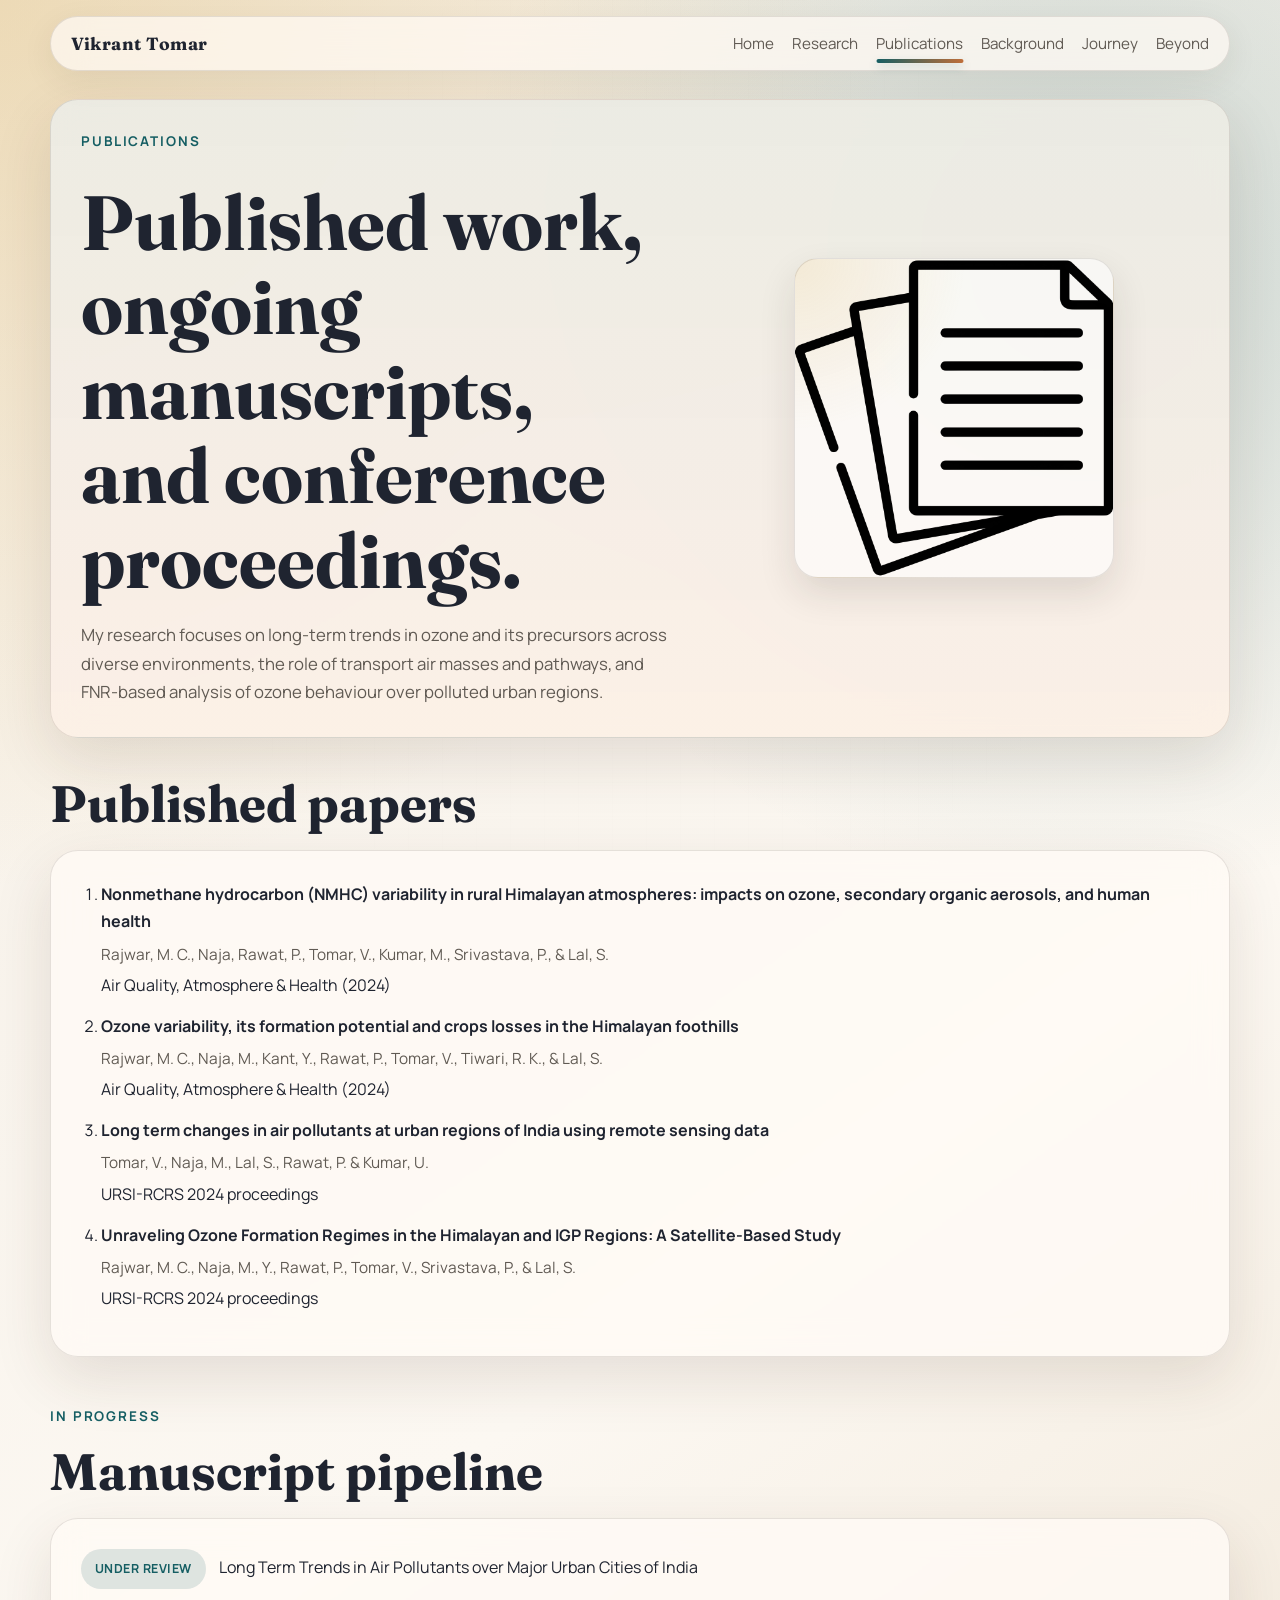
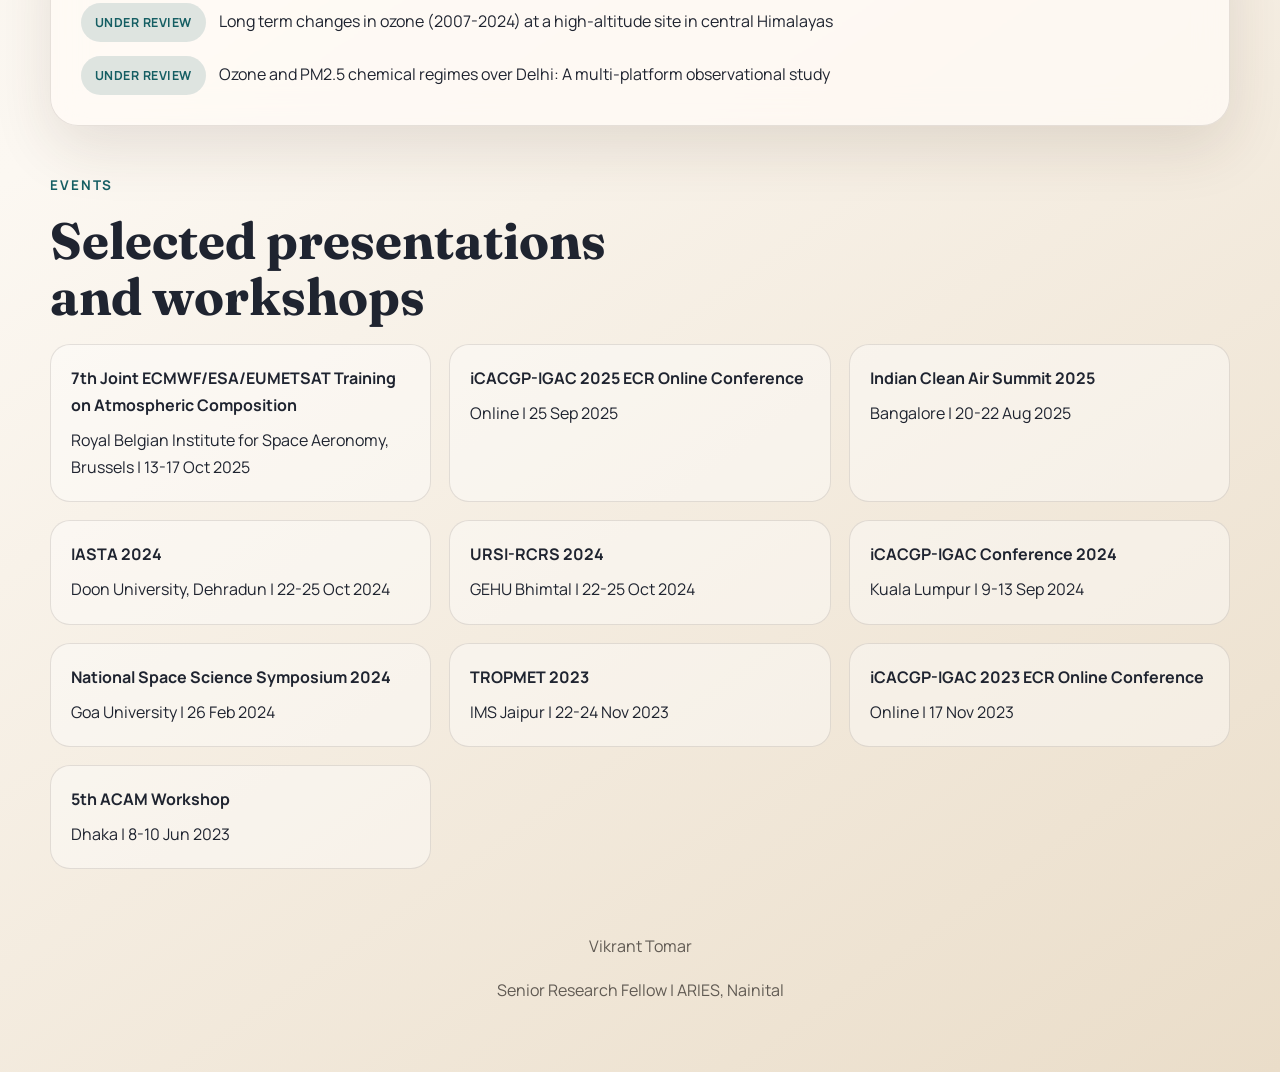
==== publications.html @ 99c2ece4 "Add files via upload" ====
<!DOCTYPE html>
<html lang="en">
  <head>
    <meta charset="UTF-8" />
    <meta name="viewport" content="width=device-width, initial-scale=1.0" />
    <title>Vikrant Tomar | Publications</title>
    <meta
      name="description"
      content="Publications, manuscripts, and presentations of Vikrant Tomar."
    />
    <link rel="preconnect" href="https://fonts.googleapis.com" />
    <link rel="preconnect" href="https://fonts.gstatic.com" crossorigin />
    <link
      href="https://fonts.googleapis.com/css2?family=Fraunces:opsz,wght@9..144,600;9..144,700&amp;family=Manrope:wght@400;500;600;700&amp;display=swap"
      rel="stylesheet"
    />
    <link rel="stylesheet" href="./styles.css" />
  </head>
  <body data-page="publications.html">
    <div class="page-shell">
      <header class="site-header">
        <a class="brand" href="./index.html">Vikrant Tomar</a>
        <nav class="site-nav" aria-label="Primary">
          <a href="./index.html">Home</a>
          <a href="./research.html">Research</a>
          <a href="./publications.html">Publications</a>
          <a href="./background.html">Background</a>
          <a href="./journey.html">Journey</a>
          <a href="./beyond.html">Beyond</a>
        </nav>
      </header>

      <main>
        <section class="page-hero page-hero-split reveal">
          <div class="page-hero-copy">
            <p class="eyebrow">Publications</p>
            <h1>Published work, ongoing manuscripts, and conference proceedings.</h1>
            <p class="lede">
              My research focuses on long-term trends in ozone and its precursors
              across diverse environments, the role of transport air masses and
              pathways, and FNR-based analysis of ozone behaviour over polluted
              urban regions.
            </p>
          </div>
          <div class="hero-media-panel">
            <img
              class="publication-visual"
              src="./publication.png"
              alt="Publication visual"
            />
          </div>
        </section>

        <section class="section reveal">
          <div class="section-heading">
            <h2>Published papers</h2>
          </div>
          <div class="card">
            <ol class="publication-list">
              <li>
                <strong><a href="https://link.springer.com/article/10.1007/s11356-026-37694-z">Nonmethane hydrocarbon (NMHC) variability in rural Himalayan atmospheres: impacts on ozone, secondary organic aerosols, and human health</a></strong>
                <p class="publication-authors">Rajwar, M. C., Naja, Rawat, P., Tomar, V., Kumar, M., Srivastava, P., &amp; Lal, S.</p>
                <span>Air Quality, Atmosphere &amp; Health (2024)</span>
              </li>
              <li>
                <strong><a href="https://link.springer.com/article/10.1007/s11869-024-01572-9">Ozone variability, its formation potential and crops losses in the Himalayan foothills</a></strong>
                <p class="publication-authors">Rajwar, M. C., Naja, M., Kant, Y., Rawat, P., Tomar, V., Tiwari, R. K., &amp; Lal, S.</p>
                <span>Air Quality, Atmosphere &amp; Health (2024)</span>
              </li>
              <li>
                <strong><a href="https://www.ursi.org/proceedings/RCRS/2024/RCRS2024_0994.pdf">Long term changes in air pollutants at urban regions of India using remote sensing data</a></strong>
                <p class="publication-authors">Tomar, V., Naja, M., Lal, S., Rawat, P. &amp; Kumar, U.</p>
                <span>URSI-RCRS 2024 proceedings</span>
              </li>
              <li>
                <strong><a href="https://www.ursi.org/proceedings/RCRS/2024/RCRS2024_0998.pdf">Unraveling Ozone Formation Regimes in the Himalayan and IGP Regions: A Satellite-Based Study</a></strong>
                <p class="publication-authors">Rajwar, M. C., Naja, M., Y., Rawat, P., Tomar, V., Srivastava, P., &amp; Lal, S.</p>
                <span>URSI-RCRS 2024 proceedings</span>
              </li>
            </ol>
          </div>
        </section>

        <section class="section reveal">
          <div class="section-heading">
            <p class="eyebrow">In Progress</p>
            <h2>Manuscript pipeline</h2>
          </div>
          <div class="card">
            <ul class="status-list">
              <li>
                <span class="status-tag under-review">Under review</span>
                Long Term Trends in Air Pollutants over Major Urban Cities of India
              </li>
              <li>
                <span class="status-tag under-review">Under review</span>
                Long term changes in ozone (2007-2024) at a high-altitude site in central Himalayas
              </li>
              <li>
                <span class="status-tag under-review">Under review</span>
                Ozone and PM2.5 chemical regimes over Delhi: A multi-platform observational study
              </li>
            </ul>
          </div>
        </section>

        <section class="section reveal">
          <div class="section-heading">
            <p class="eyebrow">Events</p>
            <h2>Selected presentations and workshops</h2>
          </div>
          <div class="talk-grid">
            <div class="talk-box">
              <p class="journey-title">7th Joint ECMWF/ESA/EUMETSAT Training on Atmospheric Composition</p>
              <span>Royal Belgian Institute for Space Aeronomy, Brussels | 13-17 Oct 2025</span>
            </div>
            <div class="talk-box">
              <p class="journey-title">iCACGP-IGAC 2025 ECR Online Conference</p>
              <span>Online | 25 Sep 2025</span>
            </div>
            <div class="talk-box">
              <p class="journey-title">Indian Clean Air Summit 2025</p>
              <span>Bangalore | 20-22 Aug 2025</span>
            </div>
            <div class="talk-box">
              <p class="journey-title">IASTA 2024</p>
              <span>Doon University, Dehradun | 22-25 Oct 2024</span>
            </div>
            <div class="talk-box">
              <p class="journey-title">URSI-RCRS 2024</p>
              <span>GEHU Bhimtal | 22-25 Oct 2024</span>
            </div>
            <div class="talk-box">
              <p class="journey-title">iCACGP-IGAC Conference 2024</p>
              <span>Kuala Lumpur | 9-13 Sep 2024</span>
            </div>
            <div class="talk-box">
              <p class="journey-title">National Space Science Symposium 2024</p>
              <span>Goa University | 26 Feb 2024</span>
            </div>
            <div class="talk-box">
              <p class="journey-title">TROPMET 2023</p>
              <span>IMS Jaipur | 22-24 Nov 2023</span>
            </div>
            <div class="talk-box">
              <p class="journey-title">iCACGP-IGAC 2023 ECR Online Conference</p>
              <span>Online | 17 Nov 2023</span>
            </div>
            <div class="talk-box">
              <p class="journey-title">5th ACAM Workshop</p>
              <span>Dhaka | 8-10 Jun 2023</span>
            </div>
          </div>
        </section>
      </main>

      <footer class="site-footer">
        <p>Vikrant Tomar</p>
        <p>Senior Research Fellow | ARIES, Nainital</p>
      </footer>
    </div>

    <script src="./script.js"></script>
  </body>
</html>
---- styles.css ----
:root {
  --bg: #f5efe6;
  --bg-deep: #eaddc9;
  --surface: rgba(255, 251, 246, 0.8);
  --surface-strong: rgba(255, 248, 241, 0.94);
  --text: #1f2430;
  --muted: #605a53;
  --line: rgba(81, 69, 56, 0.14);
  --accent: #155e63;
  --accent-soft: rgba(21, 94, 99, 0.1);
  --accent-2: #bf6e39;
  --accent-3: #d9a948;
  --shadow: 0 22px 60px rgba(62, 45, 27, 0.12);
  --radius: 28px;
  --radius-sm: 20px;
  --max-width: 1180px;
}

* {
  box-sizing: border-box;
}

html {
  scroll-behavior: smooth;
}

body {
  margin: 0;
  min-height: 100vh;
  color: var(--text);
  font-family: "Manrope", "Segoe UI", sans-serif;
  background:
    radial-gradient(circle at top left, rgba(217, 169, 72, 0.3), transparent 30%),
    radial-gradient(circle at 85% 10%, rgba(21, 94, 99, 0.2), transparent 24%),
    linear-gradient(145deg, var(--bg) 0%, #fcf8f2 50%, var(--bg-deep) 100%);
}

body::before {
  content: "";
  position: fixed;
  inset: 0;
  pointer-events: none;
  opacity: 0.24;
  background-image:
    linear-gradient(rgba(31, 36, 48, 0.03) 1px, transparent 1px),
    linear-gradient(90deg, rgba(31, 36, 48, 0.03) 1px, transparent 1px);
  background-size: 34px 34px;
  mask-image: radial-gradient(circle at center, black 42%, transparent 86%);
}

a {
  color: inherit;
  text-decoration: none;
}

p,
li,
span {
  line-height: 1.7;
}

.page-shell {
  position: relative;
  width: min(calc(100% - 32px), var(--max-width));
  margin: 0 auto;
  padding-bottom: 42px;
}

.site-header {
  position: sticky;
  top: 16px;
  z-index: 20;
  display: flex;
  justify-content: space-between;
  align-items: center;
  gap: 16px;
  margin: 16px 0 28px;
  padding: 16px 20px;
  border: 1px solid var(--line);
  border-radius: 999px;
  background: rgba(255, 250, 244, 0.72);
  backdrop-filter: blur(18px);
  box-shadow: 0 10px 32px rgba(70, 49, 26, 0.08);
}

.brand {
  font-family: "Fraunces", Georgia, serif;
  font-size: 1.1rem;
  font-weight: 700;
  letter-spacing: 0.03em;
}

.site-nav {
  display: flex;
  gap: 18px;
  flex-wrap: wrap;
  justify-content: flex-end;
}

.site-nav a {
  position: relative;
  color: var(--muted);
  font-size: 0.95rem;
}

.site-nav a::after {
  content: "";
  position: absolute;
  left: 50%;
  bottom: -9px;
  width: 100%;
  height: 4px;
  border-radius: 999px;
  background: linear-gradient(90deg, var(--accent), var(--accent-2));
  box-shadow: 0 4px 10px rgba(21, 94, 99, 0.22);
  transform: translateX(-50%) scaleX(0);
  transform-origin: center;
  transition:
    opacity 180ms ease,
    transform 180ms ease;
}

.site-nav a:hover::after,
.site-nav a.is-active::after {
  transform: translateX(-50%) scaleX(1);
}

main {
  display: grid;
  gap: 28px;
}

.section {
  padding: 10px 0;
}

.hero-home,
.page-hero,
.highlight-band,
.card {
  border: 1px solid var(--line);
  border-radius: var(--radius);
  background: var(--surface);
  backdrop-filter: blur(16px);
  box-shadow: var(--shadow);
}

.hero-home {
  display: grid;
  grid-template-columns: minmax(280px, 0.8fr) minmax(0, 1.2fr);
  gap: 28px;
  padding: 34px;
}

.portrait-panel {
  display: flex;
  flex-direction: column;
  align-items: center;
  gap: 24px;
  min-height: 420px;
  padding: 28px 24px;
  border-radius: calc(var(--radius) - 8px);
  background:
    radial-gradient(circle at top, rgba(217, 169, 72, 0.22), transparent 35%),
    linear-gradient(180deg, rgba(21, 94, 99, 0.12), rgba(191, 110, 57, 0.08));
}

.portrait-ring {
  display: grid;
  place-items: center;
  width: min(72vw, 320px);
  position: sticky;
  top: 118px;
  align-self: flex-start;
  aspect-ratio: 1;
  padding: 12px;
  border-radius: 50%;
  background:
    conic-gradient(
      from 180deg,
      rgba(21, 94, 99, 0.8),
      rgba(217, 169, 72, 0.7),
      rgba(191, 110, 57, 0.7),
      rgba(21, 94, 99, 0.8)
    );
  box-shadow: 0 20px 40px rgba(44, 36, 26, 0.18);
}

.portrait-placeholder {
  position: relative;
  overflow: hidden;
  width: 100%;
  height: 100%;
  border-radius: 50%;
  background: linear-gradient(180deg, rgba(21, 94, 99, 0.18), rgba(255, 248, 241, 0.92));
}

.portrait-photo {
  width: 100%;
  height: 100%;
  object-fit: cover;
  object-position: center 28%;
}

.working-group {
  width: min(100%, 250px);
  margin-top: auto;
}

.home-copy .working-group {
  width: min(100%, 540px);
  margin: 0 auto 22px;
}

.working-group-label {
  margin: 0 0 10px;
  color: var(--accent);
  font-size: 0.78rem;
  font-weight: 700;
  letter-spacing: 0.12em;
  text-align: center;
  text-transform: uppercase;
}

.working-group-grid {
  display: grid;
  grid-template-columns: repeat(2, minmax(0, 1fr));
  gap: 12px;
}

.working-group-card {
  margin: 0;
  overflow: hidden;
  border: 1px solid rgba(21, 94, 99, 0.18);
  border-radius: 16px;
  background: rgba(255, 255, 255, 0.44);
}

.working-group-trigger {
  display: block;
  width: 100%;
  padding: 0;
  border: 0;
  background: transparent;
  cursor: zoom-in;
}

.working-group-card img {
  display: block;
  width: 100%;
  aspect-ratio: 16 / 9;
  object-fit: cover;
  object-position: center;
}

.working-group-card figcaption {
  padding: 7px 10px;
  color: var(--text);
  font-size: 0.8rem;
  font-weight: 700;
}

.photo-lightbox {
  position: fixed;
  z-index: 100;
  inset: 0;
  display: grid;
  place-items: center;
  padding: 40px;
  background: rgba(18, 26, 31, 0.88);
  backdrop-filter: blur(10px);
}

.photo-lightbox[hidden] {
  display: none;
}

.photo-lightbox-image {
  display: block;
  max-width: min(92vw, 1300px);
  max-height: 86vh;
  border-radius: 18px;
  object-fit: contain;
  box-shadow: 0 24px 70px rgba(0, 0, 0, 0.45);
}

.photo-lightbox-close {
  position: fixed;
  top: 24px;
  right: 28px;
  width: 46px;
  height: 46px;
  border: 1px solid rgba(255, 255, 255, 0.32);
  border-radius: 50%;
  color: #fff;
  background: rgba(255, 255, 255, 0.1);
  cursor: pointer;
  font-size: 2rem;
  line-height: 1;
}

.hero-copy,
.page-hero,
.card,
.highlight-band {
  padding: 30px;
}

.page-hero {
  display: grid;
  gap: 18px;
  background:
    linear-gradient(180deg, rgba(21, 94, 99, 0.08), rgba(191, 110, 57, 0.05)),
    var(--surface-strong);
}

.page-hero-split {
  grid-template-columns: minmax(0, 1.1fr) minmax(320px, 0.9fr);
  align-items: stretch;
  gap: 28px;
}

.page-hero-copy {
  display: grid;
  gap: 18px;
  align-content: center;
}

.hero-media-panel {
  display: grid;
  align-items: stretch;
}

.hero-video {
  width: 100%;
  height: 100%;
  min-height: 420px;
  border: 1px solid var(--line);
  border-radius: 24px;
  background: rgba(255, 255, 255, 0.52);
  object-fit: cover;
  box-shadow: 0 16px 36px rgba(44, 36, 26, 0.12);
}

.publication-visual {
  display: block;
  width: min(100%, 320px);
  aspect-ratio: 1;
  justify-self: center;
  align-self: center;
  border: 1px solid var(--line);
  border-radius: 24px;
  background:
    radial-gradient(circle at top left, rgba(217, 169, 72, 0.18), transparent 38%),
    rgba(255, 255, 255, 0.58);
  object-fit: contain;
  box-shadow: 0 16px 36px rgba(44, 36, 26, 0.12);
}

.beyond-hero-photo {
  display: block;
  width: 100%;
  height: 100%;
  min-height: 460px;
  border: 1px solid var(--line);
  border-radius: 24px;
  object-fit: cover;
  object-position: center;
  box-shadow: 0 16px 36px rgba(44, 36, 26, 0.12);
}

.page-hero p:last-child,
.card p:last-child {
  margin-bottom: 0;
}

.eyebrow {
  margin: 0 0 10px;
  color: var(--accent);
  font-size: 0.84rem;
  font-weight: 700;
  letter-spacing: 0.14em;
  text-transform: uppercase;
}

h1,
h2,
h3 {
  margin: 0;
  font-family: "Fraunces", Georgia, serif;
  font-weight: 700;
  line-height: 1.1;
}

h1 {
  font-size: clamp(2.8rem, 6vw, 5.6rem);
  max-width: 11ch;
}

h2 {
  font-size: clamp(2rem, 4vw, 3.3rem);
  max-width: 16ch;
}

h3 {
  margin-bottom: 14px;
  font-size: 1.32rem;
}

.quote {
  margin: 18px 0 10px;
  color: var(--accent-2);
  font-family: "Fraunces", Georgia, serif;
  font-size: clamp(1.5rem, 3vw, 2.2rem);
  font-style: italic;
}

.lede {
  max-width: 66ch;
  margin: 0 0 18px;
  color: var(--muted);
  font-size: 1.05rem;
}

.hero-actions {
  display: flex;
  gap: 14px;
  flex-wrap: wrap;
  margin: 22px 0;
}

.profile-links {
  margin: 0 0 22px;
}

.profile-links-label {
  margin: 0 0 10px;
  color: var(--accent);
  font-size: 0.78rem;
  font-weight: 700;
  letter-spacing: 0.12em;
  text-transform: uppercase;
}

.profile-link-grid {
  display: grid;
  grid-template-columns: repeat(2, minmax(0, 1fr));
  gap: 10px;
}

.profile-link {
  position: relative;
  display: grid;
  gap: 2px;
  min-height: 82px;
  padding: 14px 38px 14px 16px;
  border: 1px solid rgba(21, 94, 99, 0.2);
  border-radius: 16px;
  background: rgba(21, 94, 99, 0.07);
  transition:
    background 180ms ease,
    transform 180ms ease,
    box-shadow 180ms ease;
}

.profile-link:hover {
  background: rgba(21, 94, 99, 0.14);
  box-shadow: 0 10px 24px rgba(21, 94, 99, 0.12);
  transform: translateY(-2px);
}

.profile-link span {
  color: var(--text);
  font-family: "Fraunces", Georgia, serif;
  font-size: 1.05rem;
  font-weight: 700;
  line-height: 1.15;
}

.profile-link small {
  color: var(--muted);
  font-size: 0.76rem;
  line-height: 1.35;
}

.profile-link b {
  position: absolute;
  top: 50%;
  right: 14px;
  color: var(--accent-2);
  font-size: 1.2rem;
  transform: translateY(-50%);
}

.profile-link-wide {
  grid-column: 1 / -1;
}

.button {
  display: inline-flex;
  align-items: center;
  justify-content: center;
  min-height: 48px;
  padding: 0 20px;
  border-radius: 999px;
  font-weight: 700;
  transition:
    transform 180ms ease,
    box-shadow 180ms ease,
    background 180ms ease;
}

.button:hover,
.nav-card:hover {
  transform: translateY(-2px);
}

.button-primary {
  color: #fff;
  background: linear-gradient(120deg, var(--accent), #0f4f54);
  box-shadow: 0 14px 30px rgba(21, 94, 99, 0.22);
}

.button-secondary {
  background: rgba(255, 255, 255, 0.56);
  border: 1px solid rgba(21, 94, 99, 0.18);
}

.contact-list {
  display: flex;
  gap: 16px;
  flex-wrap: wrap;
  margin: 0;
  padding: 0;
  list-style: none;
  color: var(--muted);
}

.section-heading {
  display: grid;
  gap: 6px;
  margin-bottom: 18px;
}

.grid {
  display: grid;
  gap: 20px;
}

.grid-two {
  grid-template-columns: repeat(2, minmax(0, 1fr));
}

.grid-three {
  grid-template-columns: repeat(3, minmax(0, 1fr));
}

.card {
  transition:
    transform 180ms ease,
    box-shadow 180ms ease;
}

.card-kicker,
.group-title,
.timeline-title,
.talk-title,
.journey-title {
  margin: 0 0 8px;
  color: var(--text);
  font-weight: 700;
}

.card-kicker {
  color: var(--accent);
  text-transform: uppercase;
  letter-spacing: 0.1em;
  font-size: 0.8rem;
}

.nav-card {
  display: block;
  min-height: 220px;
}

.highlight-band {
  display: grid;
  gap: 22px;
}

.snapshot-grid {
  display: grid;
  gap: 16px;
  grid-template-columns: repeat(3, minmax(0, 1fr));
}

.snapshot-card,
.stat-box,
.talk-box,
.journey-box {
  padding: 20px;
  border: 1px solid var(--line);
  border-radius: var(--radius-sm);
  background: rgba(255, 255, 255, 0.4);
}

.snapshot-number {
  display: block;
  margin-bottom: 6px;
  color: var(--accent-2);
  font-family: "Fraunces", Georgia, serif;
  font-size: 2.2rem;
}

.snapshot-label {
  color: var(--muted);
}

.chip-groups {
  display: grid;
  gap: 18px;
}

.chip-row {
  display: flex;
  gap: 10px;
  flex-wrap: wrap;
}

.chip-row span,
.status-tag {
  display: inline-flex;
  align-items: center;
  padding: 9px 14px;
  border-radius: 999px;
  font-size: 0.92rem;
}

.chip-row span {
  background: var(--accent-soft);
  border: 1px solid rgba(21, 94, 99, 0.14);
}

.measurements-card {
  grid-column: 1 / -1;
}

.measurements-grid {
  display: grid;
  grid-template-columns: repeat(auto-fit, minmax(180px, 1fr));
  gap: 12px;
}

.measurement-item {
  padding: 16px;
  border: 1px solid var(--line);
  border-radius: var(--radius-sm);
  background: rgba(255, 255, 255, 0.4);
}

.measurement-item h4 {
  margin: 0 0 6px;
  color: var(--text);
  font-size: 0.95rem;
}

.measurement-item p {
  margin: 0;
  color: var(--muted);
  font-size: 0.9rem;
}

.publication-list,
.detail-list {
  margin: 0;
  padding-left: 20px;
}

.publication-list li,
.detail-list li {
  margin-bottom: 14px;
}

.publication-authors {
  margin: 6px 0 4px;
  color: var(--muted);
  font-size: 0.96rem;
}

.status-list {
  display: grid;
  gap: 14px;
  margin: 0;
  padding: 0;
  list-style: none;
}

.status-tag {
  margin-right: 10px;
  font-size: 0.78rem;
  font-weight: 700;
  letter-spacing: 0.04em;
  text-transform: uppercase;
}

.under-review {
  background: rgba(21, 94, 99, 0.14);
  color: var(--accent);
}

.submit-soon {
  background: rgba(191, 110, 57, 0.15);
  color: #8f512d;
}

.in-prep {
  background: rgba(217, 169, 72, 0.22);
  color: #845c14;
}

.timeline-item + .timeline-item,
.achievement + .achievement {
  margin-top: 22px;
  padding-top: 22px;
  border-top: 1px solid var(--line);
}

.talk-grid,
.journey-grid,
.stat-grid {
  display: grid;
  gap: 18px;
}

.talk-grid {
  grid-template-columns: repeat(3, minmax(0, 1fr));
}

.journey-grid {
  grid-template-columns: repeat(2, minmax(0, 1fr));
}

.stat-grid {
  grid-template-columns: repeat(2, minmax(0, 1fr));
}

.photo-placeholder {
  width: 100%;
  min-height: 220px;
  margin-bottom: 16px;
  border-radius: 22px;
  background:
    radial-gradient(circle at 30% 30%, rgba(255, 255, 255, 0.52), transparent 20%),
    linear-gradient(135deg, rgba(21, 94, 99, 0.18), rgba(217, 169, 72, 0.2));
  border: 1px dashed rgba(21, 94, 99, 0.28);
}

.journey-photo {
  display: block;
  width: 100%;
  min-height: 220px;
  margin-bottom: 16px;
  border-radius: 22px;
  object-fit: cover;
  object-position: center;
  box-shadow: 0 16px 34px rgba(44, 36, 26, 0.14);
}

.activity-grid,
.outdoors-grid {
  display: grid;
  gap: 20px;
}

.activity-grid {
  grid-template-columns: repeat(3, minmax(0, 1fr));
}

.outdoors-grid {
  grid-template-columns: minmax(0, 1.35fr) minmax(280px, 0.65fr);
}

.activity-card {
  overflow: hidden;
  border: 1px solid var(--line);
  border-radius: var(--radius);
  background: var(--surface);
  box-shadow: var(--shadow);
}

.activity-card > img,
.hiking-photo-grid img {
  display: block;
  width: 100%;
  object-fit: cover;
}

.activity-card > img {
  aspect-ratio: 4 / 3;
}

.activity-copy {
  padding: 24px;
}

.activity-copy p:last-child {
  margin-bottom: 0;
  color: var(--muted);
}

.hiking-photo-grid {
  display: grid;
  grid-template-columns: repeat(2, minmax(0, 1fr));
}

.hiking-photo-grid img {
  aspect-ratio: 4 / 3;
}

.page-links {
  display: flex;
  gap: 14px;
  flex-wrap: wrap;
}

.site-footer {
  margin-top: 20px;
  padding: 18px 6px 10px;
  color: var(--muted);
  text-align: center;
}

.reveal {
  opacity: 1;
  transform: translateY(0);
}

@media (max-width: 980px) {
  .hero-home,
  .page-hero-split,
  .grid-two,
  .grid-three,
  .snapshot-grid,
  .talk-grid,
  .journey-grid,
  .stat-grid,
  .activity-grid,
  .outdoors-grid {
    grid-template-columns: 1fr;
  }

  .site-header {
    border-radius: 30px;
    flex-direction: column;
    align-items: flex-start;
  }

  .site-nav {
    justify-content: flex-start;
  }

  h1 {
    max-width: 14ch;
  }

  .profile-link-grid {
    grid-template-columns: 1fr;
  }
}

@media (max-width: 640px) {
  .page-shell {
    width: min(calc(100% - 18px), var(--max-width));
  }

  .site-header,
  .hero-home,
  .page-hero,
  .card,
  .highlight-band {
    padding: 22px;
    border-radius: 24px;
  }

  .site-header {
    top: 10px;
    margin-top: 10px;
  }

  .portrait-panel {
    min-height: 320px;
  }

  .portrait-ring {
    width: min(72vw, 250px);
  }

  .contact-list {
    flex-direction: column;
    gap: 8px;
  }

  .button {
    width: 100%;
  }
}
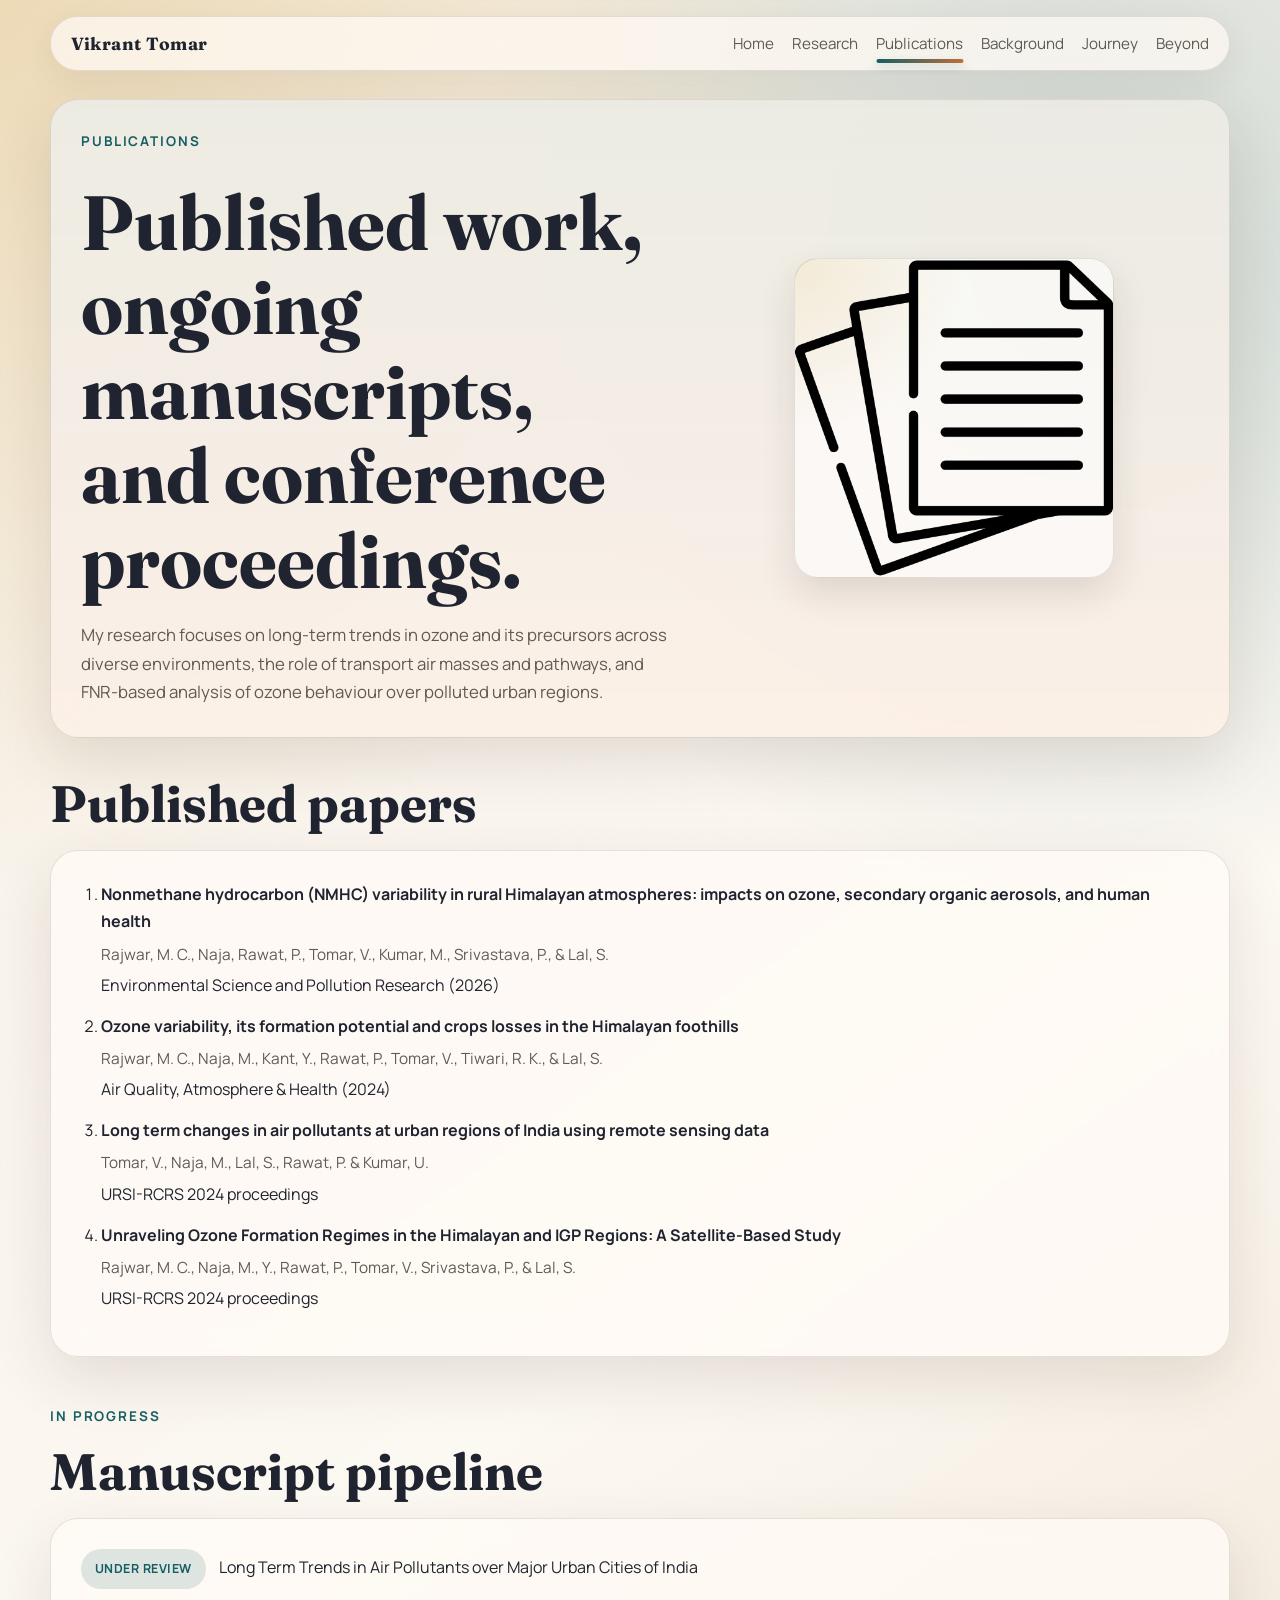
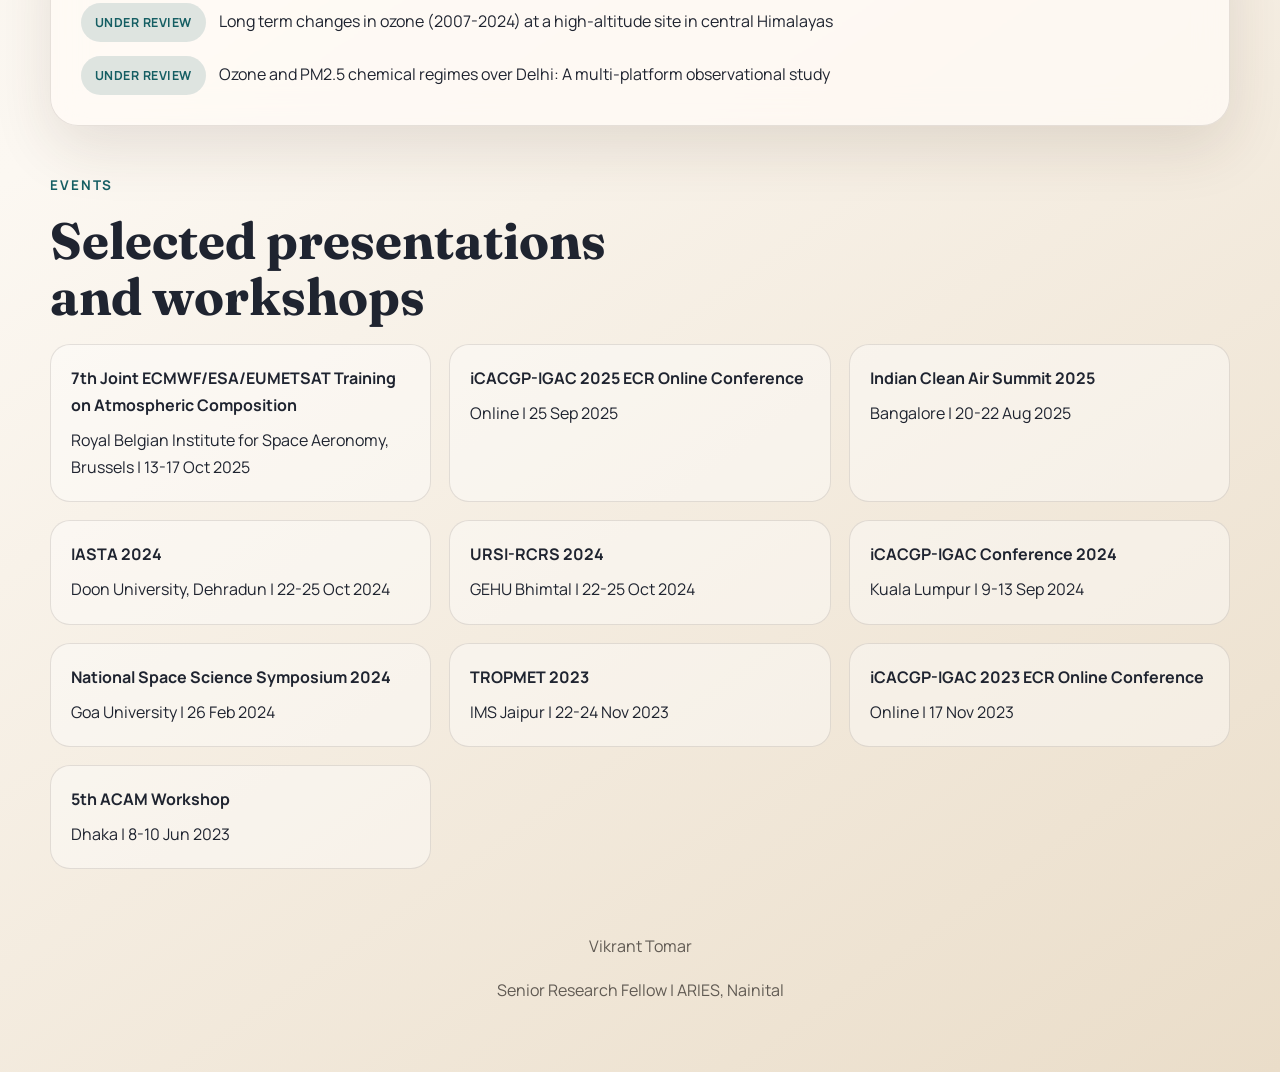
==== commit 7e7bdd5e: "Update publications.html" ====
--- a/publications.html
+++ b/publications.html
@@ -60,7 +60,7 @@
               <li>
                 <strong><a href="https://link.springer.com/article/10.1007/s11356-026-37694-z">Nonmethane hydrocarbon (NMHC) variability in rural Himalayan atmospheres: impacts on ozone, secondary organic aerosols, and human health</a></strong>
                 <p class="publication-authors">Rajwar, M. C., Naja, Rawat, P., Tomar, V., Kumar, M., Srivastava, P., &amp; Lal, S.</p>
-                <span>Air Quality, Atmosphere &amp; Health (2024)</span>
+                <span>Environmental Science and Pollution Research (2026)</span>
               </li>
               <li>
                 <strong><a href="https://link.springer.com/article/10.1007/s11869-024-01572-9">Ozone variability, its formation potential and crops losses in the Himalayan foothills</a></strong>
